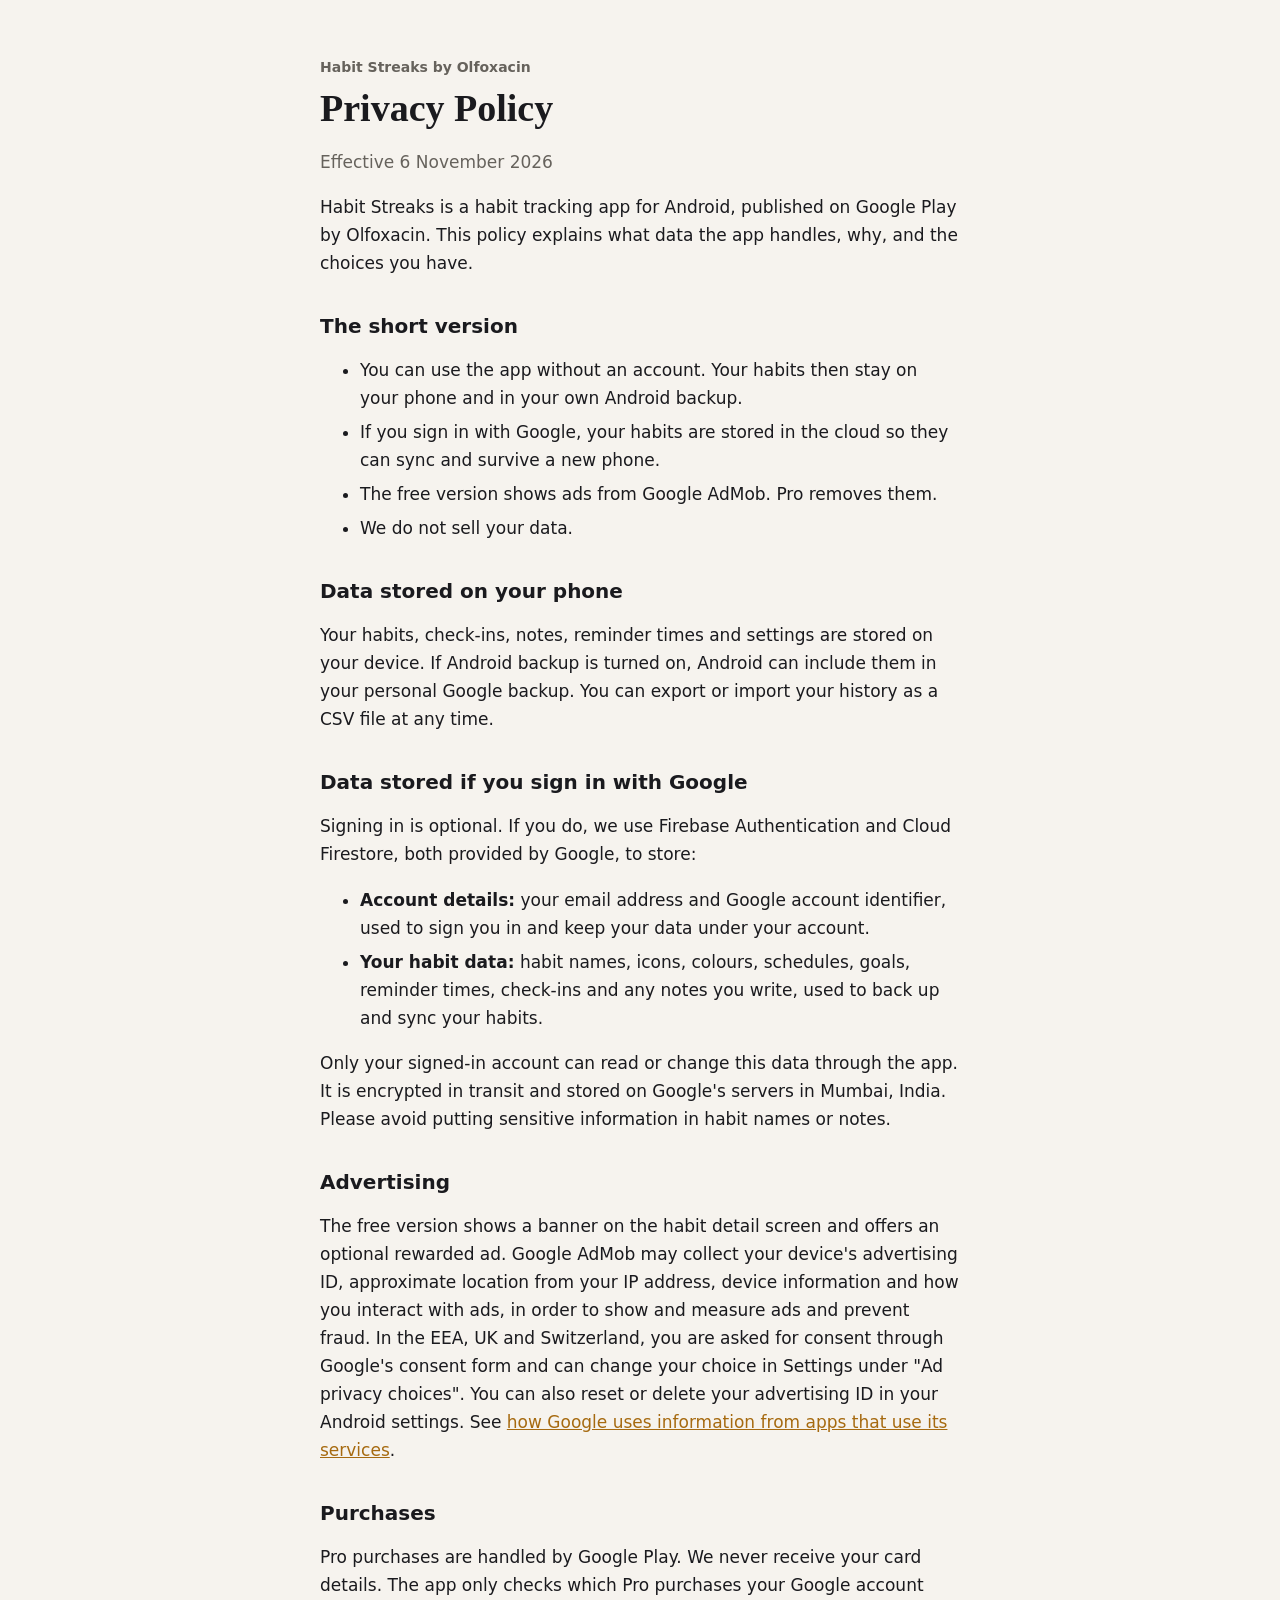
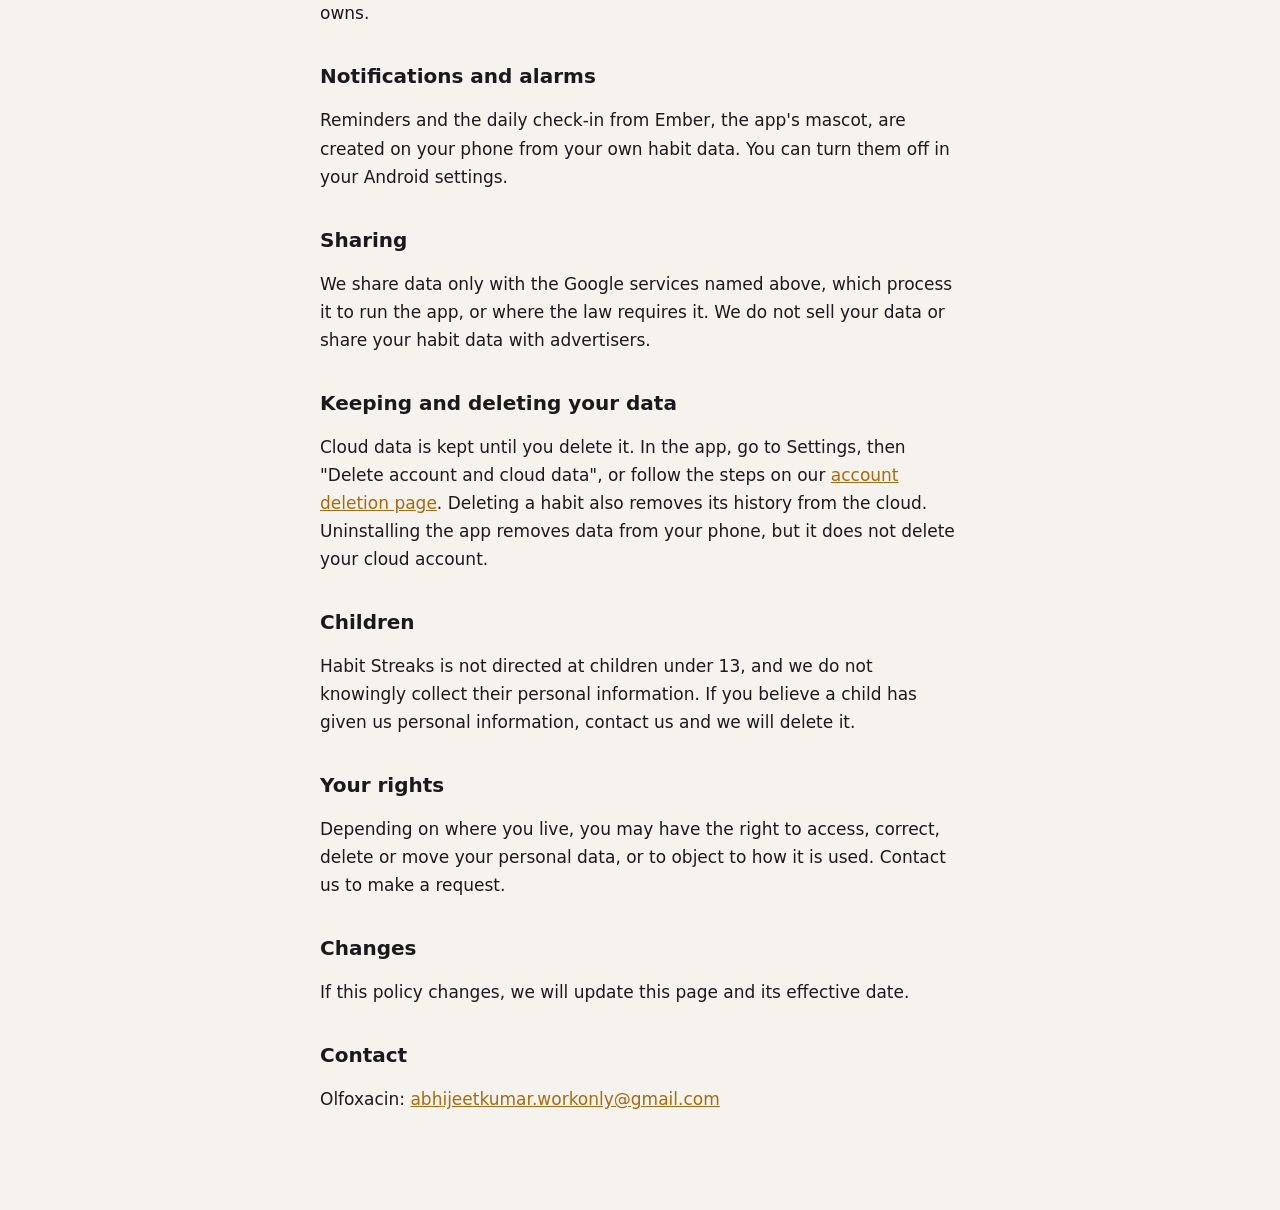
==== index.html @ c43436c7 "Create index.html" ====
<!doctype html>
<html lang="en">
<head>
<meta charset="utf-8">
<meta name="viewport" content="width=device-width, initial-scale=1">
<title>Habit Streaks: Privacy Policy</title>
<meta name="description" content="How the Habit Streaks Android app handles your data.">
<link rel="stylesheet" href="style.css">
</head>
<body>
<main>
<p class="eyebrow">Habit Streaks by Olfoxacin</p>
<h1>Privacy Policy</h1>
<p class="muted">Effective 6 November 2026</p>

<p>Habit Streaks is a habit tracking app for Android, published on Google Play by Olfoxacin. This policy explains what data the app handles, why, and the choices you have.</p>

<h2>The short version</h2>
<ul>
<li>You can use the app without an account. Your habits then stay on your phone and in your own Android backup.</li>
<li>If you sign in with Google, your habits are stored in the cloud so they can sync and survive a new phone.</li>
<li>The free version shows ads from Google AdMob. Pro removes them.</li>
<li>We do not sell your data.</li>
</ul>

<h2>Data stored on your phone</h2>
<p>Your habits, check-ins, notes, reminder times and settings are stored on your device. If Android backup is turned on, Android can include them in your personal Google backup. You can export or import your history as a CSV file at any time.</p>

<h2>Data stored if you sign in with Google</h2>
<p>Signing in is optional. If you do, we use Firebase Authentication and Cloud Firestore, both provided by Google, to store:</p>
<ul>
<li><strong>Account details:</strong> your email address and Google account identifier, used to sign you in and keep your data under your account.</li>
<li><strong>Your habit data:</strong> habit names, icons, colours, schedules, goals, reminder times, check-ins and any notes you write, used to back up and sync your habits.</li>
</ul>
<p>Only your signed-in account can read or change this data through the app. It is encrypted in transit and stored on Google's servers in Mumbai, India. Please avoid putting sensitive information in habit names or notes.</p>

<h2>Advertising</h2>
<p>The free version shows a banner on the habit detail screen and offers an optional rewarded ad. Google AdMob may collect your device's advertising ID, approximate location from your IP address, device information and how you interact with ads, in order to show and measure ads and prevent fraud. In the EEA, UK and Switzerland, you are asked for consent through Google's consent form and can change your choice in Settings under "Ad privacy choices". You can also reset or delete your advertising ID in your Android settings. See <a href="https://policies.google.com/technologies/partner-sites">how Google uses information from apps that use its services</a>.</p>

<h2>Purchases</h2>
<p>Pro purchases are handled by Google Play. We never receive your card details. The app only checks which Pro purchases your Google account owns.</p>

<h2>Notifications and alarms</h2>
<p>Reminders and the daily check-in from Ember, the app's mascot, are created on your phone from your own habit data. You can turn them off in your Android settings.</p>

<h2>Sharing</h2>
<p>We share data only with the Google services named above, which process it to run the app, or where the law requires it. We do not sell your data or share your habit data with advertisers.</p>

<h2>Keeping and deleting your data</h2>
<p>Cloud data is kept until you delete it. In the app, go to Settings, then "Delete account and cloud data", or follow the steps on our <a href="delete-account/">account deletion page</a>. Deleting a habit also removes its history from the cloud. Uninstalling the app removes data from your phone, but it does not delete your cloud account.</p>

<h2>Children</h2>
<p>Habit Streaks is not directed at children under 13, and we do not knowingly collect their personal information. If you believe a child has given us personal information, contact us and we will delete it.</p>

<h2>Your rights</h2>
<p>Depending on where you live, you may have the right to access, correct, delete or move your personal data, or to object to how it is used. Contact us to make a request.</p>

<h2>Changes</h2>
<p>If this policy changes, we will update this page and its effective date.</p>

<h2>Contact</h2>
<p>Olfoxacin: <a href="mailto:abhijeetkumar.workonly@gmail.com">abhijeetkumar.workonly@gmail.com</a></p>
</main>
</body>
</html>
---- style.css ----
:root { --bg: #f6f3ee; --ink: #1a1a1e; --muted: #66625c; --accent: #a66a10; color-scheme: light dark; }
@media (prefers-color-scheme: dark) { :root { --bg: #17181b; --ink: #f2efea; --muted: #a8a49c; --accent: #f0a83c; } }
* { box-sizing: border-box; }
body { margin: 0; background: var(--bg); color: var(--ink); font: 17px/1.65 system-ui, -apple-system, "Segoe UI", Roboto, sans-serif; }
main { max-width: 680px; margin: 0 auto; padding: 56px 20px 80px; }
.eyebrow { margin: 0 0 8px; color: var(--muted); font-size: 14px; font-weight: 600; }
h1 { margin: 0 0 8px; font: 700 38px/1.15 Georgia, "Times New Roman", serif; }
h2 { margin: 36px 0 8px; font-size: 20px; line-height: 1.3; }
.muted { color: var(--muted); }
a { color: var(--accent); overflow-wrap: anywhere; }
li { margin: 6px 0; }
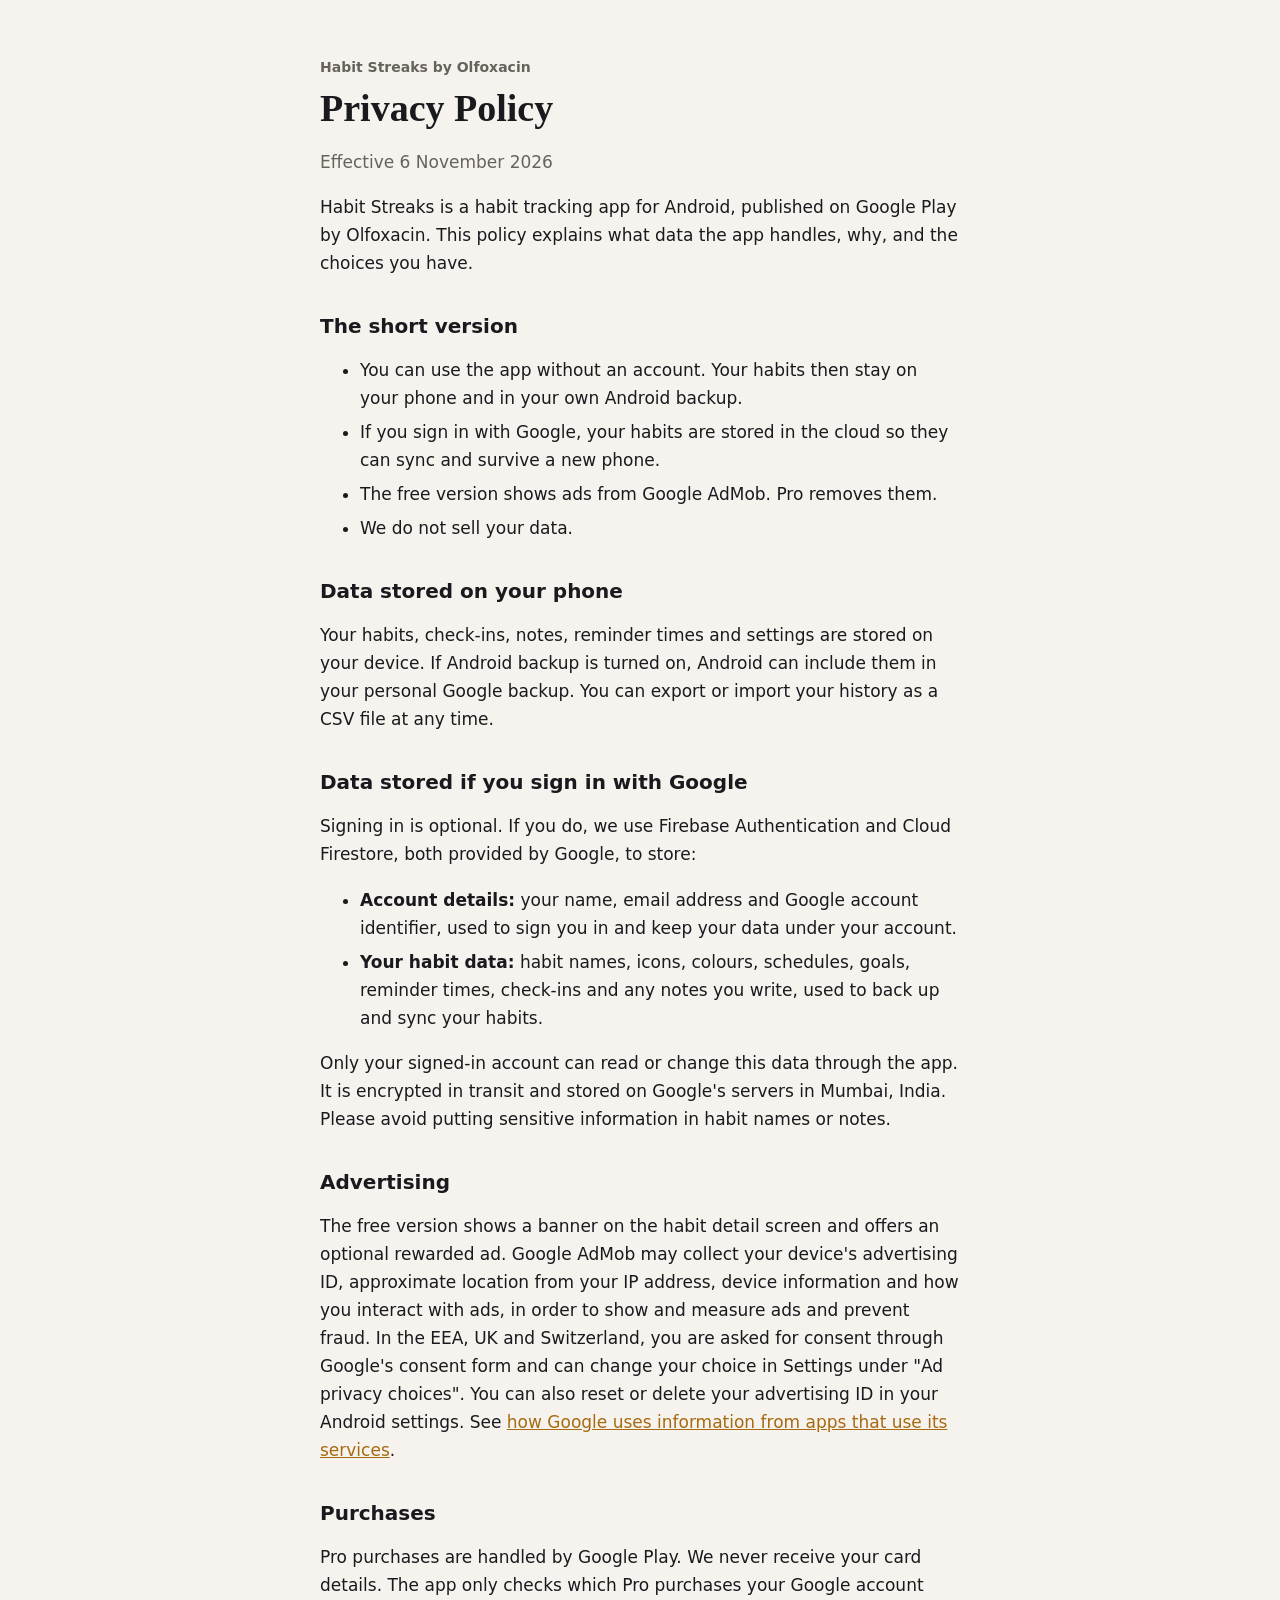
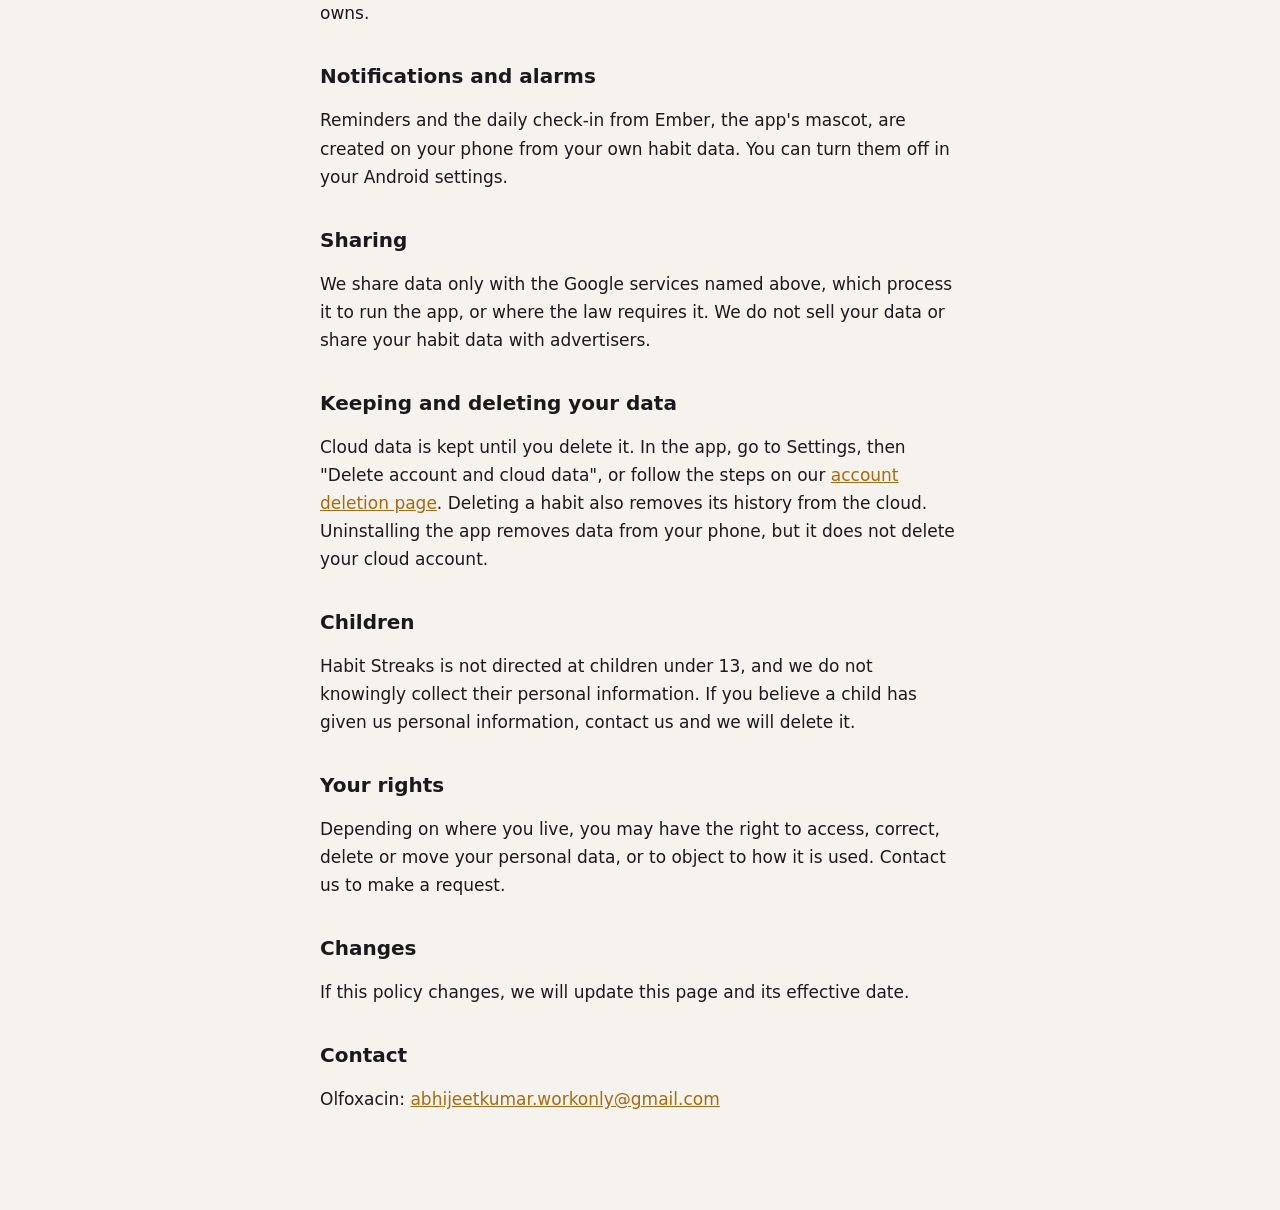
==== commit b3493c1e: "Update index.html" ====
--- a/index.html
+++ b/index.html
@@ -29,7 +29,7 @@
 <h2>Data stored if you sign in with Google</h2>
 <p>Signing in is optional. If you do, we use Firebase Authentication and Cloud Firestore, both provided by Google, to store:</p>
 <ul>
-<li><strong>Account details:</strong> your email address and Google account identifier, used to sign you in and keep your data under your account.</li>
+<li><strong>Account details:</strong> your name, email address and Google account identifier, used to sign you in and keep your data under your account.</li>
 <li><strong>Your habit data:</strong> habit names, icons, colours, schedules, goals, reminder times, check-ins and any notes you write, used to back up and sync your habits.</li>
 </ul>
 <p>Only your signed-in account can read or change this data through the app. It is encrypted in transit and stored on Google's servers in Mumbai, India. Please avoid putting sensitive information in habit names or notes.</p>
